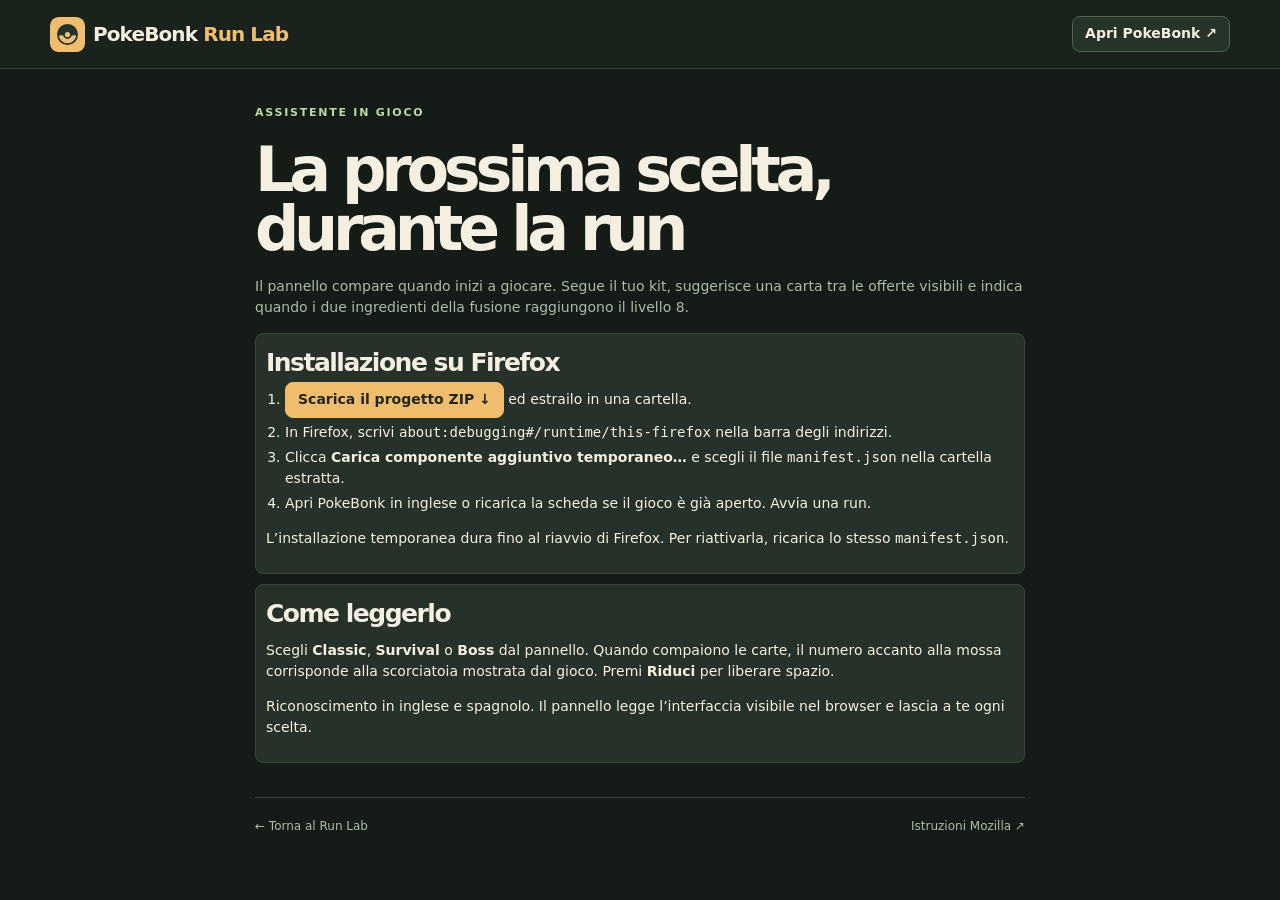
==== assistente/index.html @ 2e150ace "Add live PokeBonk run assistant for Firefox" ====
<!doctype html>
<html lang="it">
<head>
<meta charset="utf-8">
<meta name="viewport" content="width=device-width, initial-scale=1">
<meta name="theme-color" content="#161d17">
<title>Assistente live · PokeBonk Run Lab</title>
<link rel="icon" href="../mark.svg">
<link rel="stylesheet" href="../style.css">
</head>
<body>
<header class="top"><div class="wrap bar"><a class="brand" href="../"><img src="../mark.svg" width="35" height="35" alt=""><span>PokeBonk <b>Run Lab</b></span></a><a class="play" href="https://pokebonk.com/?lang=en" target="_blank" rel="noopener">Apri PokeBonk ↗</a></div></header>
<main class="wrap catalog" style="max-width:770px">
  <div class="eyebrow">ASSISTENTE IN GIOCO</div>
  <h1 style="font-size:clamp(38px,7vw,62px)">La prossima scelta, durante la run</h1>
  <p>Il pannello compare quando inizi a giocare. Segue il tuo kit, suggerisce una carta tra le offerte visibili e indica quando i due ingredienti della fusione raggiungono il livello 8.</p>
  <section class="box">
    <h2 style="font-size:25px">Installazione su Firefox</h2>
    <ol>
      <li><a class="primary" href="https://github.com/Killumy/pokebonk-run-lab/archive/refs/heads/main.zip">Scarica il progetto ZIP ↓</a> ed estrailo in una cartella.</li>
      <li>In Firefox, scrivi <code>about:debugging#/runtime/this-firefox</code> nella barra degli indirizzi.</li>
      <li>Clicca <strong>Carica componente aggiuntivo temporaneo…</strong> e scegli il file <code>manifest.json</code> nella cartella estratta.</li>
      <li>Apri <a href="https://pokebonk.com/?lang=en">PokeBonk in inglese</a> o ricarica la scheda se il gioco è già aperto. Avvia una run.</li>
    </ol>
    <p>L’installazione temporanea dura fino al riavvio di Firefox. Per riattivarla, ricarica lo stesso <code>manifest.json</code>.</p>
  </section>
  <section class="box" style="margin-top:10px">
    <h2 style="font-size:25px">Come leggerlo</h2>
    <p>Scegli <strong>Classic</strong>, <strong>Survival</strong> o <strong>Boss</strong> dal pannello. Quando compaiono le carte, il numero accanto alla mossa corrisponde alla scorciatoia mostrata dal gioco. Premi <strong>Riduci</strong> per liberare spazio.</p>
    <p>Riconoscimento in inglese e spagnolo. Il pannello legge l’interfaccia visibile nel browser e lascia a te ogni scelta.</p>
  </section>
  <footer><a href="../">← Torna al Run Lab</a><a href="https://extensionworkshop.com/documentation/develop/temporary-installation-in-firefox/">Istruzioni Mozilla ↗</a></footer>
</main>
</body>
</html>
---- style.css ----
:root{color-scheme:dark;--bg:#151c17;--panel:#1d281f;--edge:#38473a;--text:#f4efe1;--muted:#aebba9;--gold:#f0bd6f;--green:#bbd9a5}*{box-sizing:border-box}html{scroll-behavior:smooth}body{margin:0;background:var(--bg);color:var(--text);font:14px/1.5 system-ui,sans-serif}a{color:inherit;text-decoration:none}button,input,select{font:inherit}button,select{cursor:pointer}img{display:block;max-width:100%}[hidden]{display:none!important}:focus-visible{outline:2px solid var(--gold);outline-offset:3px}.wrap{width:min(1180px,calc(100% - 70px));margin:auto}.skip{position:fixed;z-index:4;top:5px;left:10px;transform:translateY(-150%);background:var(--gold);color:#20261d;padding:8px}.skip:focus{transform:none}
.top{border-bottom:1px solid var(--edge);background:#19231b}.bar{min-height:68px;display:flex;align-items:center;justify-content:space-between;gap:16px}.brand{display:inline-flex;align-items:center;gap:8px;font-weight:800;font-size:20px;letter-spacing:-.045em;white-space:nowrap}.brand b{color:var(--gold)}nav{display:flex;align-self:stretch;gap:23px}nav a{display:flex;align-items:center;font-weight:700;color:var(--muted);border-bottom:2px solid transparent;padding:8px 0}nav a[aria-current],nav a:hover{color:var(--text);border-color:var(--gold)}.play,.secondary,.primary,.pill,.filters,button.more{display:inline-flex;align-items:center;justify-content:center;gap:7px;padding:8px 12px;border:1px solid #506450;border-radius:8px;background:#263328;color:var(--text);font-weight:700;line-height:1.25}.play{white-space:nowrap}.primary{background:var(--gold);border-color:var(--gold);color:#22271c}.primary:hover{background:#ffd48f}.secondary:hover,.play:hover,button.more:hover{background:#374a37}
.hero{margin-top:25px;display:grid;grid-template-columns:1.06fr .94fr;min-height:390px;position:relative;isolation:isolate;border:1px solid #465744;border-radius:17px;overflow:hidden;background:radial-gradient(ellipse at 74% 47%,#4e502c 0%,#333c27 32%,#233027 68%)}.hero-copy{padding:44px 0 39px 44px;position:relative;z-index:1}.eyebrow{font:800 11px/1.3 system-ui,sans-serif;letter-spacing:.16em;color:var(--green)}.eyebrow span{margin:0 7px}.signal::before{content:"";width:7px;height:7px;display:inline-block;background:var(--gold);border-radius:50%;margin-right:8px;box-shadow:0 0 12px #f0bd6f90}h1{font-size:clamp(48px,6.4vw,86px);line-height:.95;letter-spacing:-.085em;margin:21px 0 17px}h1 em{font-style:normal;color:var(--gold)}.hero p{color:#d9dfd1;font-size:15px;max-width:390px;margin:0 0 21px}.buttons{display:flex;gap:8px;flex-wrap:wrap}.hero-art{position:relative;display:grid;place-items:center;margin-left:-24px;isolation:isolate;background:repeating-linear-gradient(0deg,transparent 0 36px,#d4d7a518 37px,transparent 38px),repeating-linear-gradient(90deg,transparent 0 36px,#d4d7a518 37px,transparent 38px);mask-image:linear-gradient(90deg,transparent,black 18%)}.hero-art img{position:absolute;width:min(100%,480px);height:auto;transform:rotate(-6deg) translate(2%,-1%);filter:drop-shadow(0 17px 22px #171b12ae);z-index:1}.hero-art i{position:absolute;width:min(68%,320px);aspect-ratio:1;border:1px solid #e4be7265;border-radius:50%}.hero-art i:nth-child(2){width:min(52%,245px);border-style:dashed}.figure,.caption{position:absolute;right:18px;font:700 10px/1.4 ui-monospace,monospace;letter-spacing:.1em;z-index:2;color:#f0dbaf}.figure{top:17px}.caption{bottom:16px;padding:7px 10px;background:#232e23e0;border:1px solid #798260;border-radius:7px}.caption small{display:block;font-size:9px;color:var(--muted)}
.facts{margin-top:12px;display:grid;grid-template-columns:repeat(4,1fr);background:var(--panel);border:1px solid var(--edge);border-radius:10px;overflow:hidden}.fact{padding:12px 17px;display:flex;align-items:center;gap:11px}.fact+.fact{border-left:1px solid var(--edge)}.fact-icon{display:grid;place-items:center;width:31px;height:31px;border-radius:7px;background:#304131;color:var(--green);font-size:17px}.fact b{display:block;font-size:19px;line-height:1.15}.fact small{color:var(--muted);font-weight:650}
.catalog{padding-top:37px;scroll-margin-top:8px}h2{font-size:clamp(32px,4.2vw,49px);line-height:1;letter-spacing:-.06em;margin:6px 0 7px}.catalog>p{margin:0 0 15px;color:var(--muted)}.catalog>p a,.detail-body a{color:var(--gold);text-decoration:underline;text-underline-offset:3px}.controls{display:flex;flex-wrap:wrap;gap:8px;padding:9px;background:var(--panel);border:1px solid var(--edge);border-radius:10px}.controls input{flex:1 1 225px;min-width:0;padding:8px 11px;border:1px solid var(--edge);border-radius:7px;background:#152019;color:var(--text)}.controls input::placeholder{color:var(--muted)}.pill,.filters{background:#29362b;border-color:#415242;font-size:12px}.pill[aria-pressed=true],.pill:hover{background:#413925;border-color:#a18452;color:var(--gold)}.count{color:var(--muted);font-size:12px;font-weight:700;padding:10px 0}.board{border:1px solid var(--edge);border-radius:10px;overflow:hidden;background:var(--panel)}.row{display:grid;grid-template-columns:60px minmax(160px,1.5fr) minmax(120px,1fr) minmax(110px,.9fr) minmax(140px,1fr) 20px;align-items:center;gap:10px;padding:8px 13px;color:var(--text)}.row-head{background:#28362a;color:var(--muted);font-size:10px;font-weight:800;letter-spacing:.11em}.board button{width:100%;border:0;border-top:1px solid var(--edge);background:none;text-align:left}.board button:hover,.tile button:hover,.tile:has(>button):hover{background:#2b3a2d}.board button:focus-visible{outline-offset:-3px}.grade{display:inline-grid;place-items:center;min-width:28px;height:26px;border:1px solid #59664e;border-radius:6px;color:#cae4ae;background:#35492f;font-weight:800}.grade[data-tier="S++"]{background:#593c23;color:#ffe0a4;border-color:#b6894d}
.grade[data-tier="S+"]{background:#4e352a;color:#ffc2a3;border-color:#9e6655}
.grade[data-tier="S"]{background:#473a25;color:#f8cc7f;border-color:#80613b}
.grade[data-tier="B"]{background:#293e49;color:#afdbed;border-color:#4d6e7c}
.grade[data-tier="C"]{background:#403650;color:#dfccfa;border-color:#705e8a}
.grade[data-tier="D"]{background:#442f40;color:#f1c3e5;border-color:#79546e}
.grade[data-tier="E"]{background:#323c36;color:#c4cec4;border-color:#66736a}
.tier-filters{display:flex;flex-wrap:wrap;gap:5px}.tier-filters .pill{min-width:34px}
.rank-cell{display:grid;grid-template-columns:auto;justify-items:start;gap:2px}
.rank-cell .grade{min-width:35px;padding-inline:3px}
.rank-number{font-size:11px;color:var(--muted);font-variant-numeric:tabular-nums;padding-left:3px}
.detail-body .rank-note{font-weight:650;color:var(--gold)}.pokemon{display:flex;align-items:center;gap:9px}.sprite{width:47px;height:47px;object-fit:contain;flex:none;border:1px solid #415243;border-radius:7px;background:#2a382c}.pokemon strong{display:block;font-size:17px;letter-spacing:-.025em}.dim{color:var(--muted);font-size:11px}.types{display:inline-flex;flex-wrap:wrap;gap:4px}.type{padding:1px 5px;border:1px solid color-mix(in srgb,var(--tone),transparent 61%);border-radius:5px;color:var(--tone);font-weight:750;font-size:10px;white-space:nowrap}.arrow{color:var(--gold)}.tile-grid{display:grid;grid-template-columns:repeat(4,minmax(0,1fr));gap:8px}.tile{min-width:0;padding:11px;border:1px solid var(--edge);border-radius:9px;background:var(--panel);color:var(--text);text-align:left}.tile h3{margin:4px 0 6px;font-size:17px}.tile p{margin:4px 0 0;color:#d3ddce;font-size:13px}.tile button{background:none;border:1px solid var(--edge);border-radius:6px;padding:4px 7px;margin-top:7px;color:var(--gold)}.tile-top{display:flex;justify-content:space-between}.empty{padding:27px 13px;border:1px dashed var(--edge);border-radius:8px;color:var(--muted);text-align:center}#more{text-align:center;margin-top:12px}footer{display:flex;justify-content:space-between;align-items:center;gap:12px;margin-top:34px;padding:19px 0;border-top:1px solid var(--edge);color:var(--muted);font-size:12px}footer .brand{color:var(--text);font-size:16px}footer p{margin:5px 0}footer a+a{margin-left:9px}
dialog{padding:0;width:min(770px,calc(100% - 26px));max-width:none;max-height:calc(100% - 26px);background:#1e2a21;color:var(--text);border:1px solid #506750;border-radius:14px;overscroll-behavior:contain;box-shadow:0 22px 75px #000a}dialog::backdrop{background:#0c130fdb;backdrop-filter:blur(3px)}body:has(dialog[open]){overflow:hidden}.detail-head{padding:17px 43px 16px 19px;display:flex;align-items:center;gap:13px;background:radial-gradient(ellipse at 90% 5%,#505735,#293a2b 69%);border-bottom:1px solid var(--edge);position:relative}.detail-head img{width:81px;height:81px}.detail-head h2 .grade{margin-left:8px;font-size:13px;vertical-align:middle}.close{position:absolute;right:9px;top:9px;border:1px solid #5c705b;color:var(--text);background:#29382b;border-radius:6px;font-size:21px;width:33px;height:33px;line-height:1}.detail-body{padding:13px 18px 20px}.detail-body p{margin:5px 0 9px;color:#d5ded0}.mode{display:flex;align-items:center;gap:6px;flex-wrap:wrap;margin:12px 0}.detail-grid{display:grid;grid-template-columns:1fr 1fr;gap:8px;margin:10px 0}.box{background:#263229;border:1px solid var(--edge);border-radius:8px;padding:10px;min-width:0}.box h3{margin:0 0 5px;font-size:17px}.box ol,.box ul{margin:0;padding-left:19px}.box li+li{margin-top:4px}.box small{display:block;color:var(--muted)}.strategy{border-left:2px solid var(--gold);padding-left:9px}.detail-foot{display:flex;flex-wrap:wrap;gap:7px;align-items:center}.status{font-weight:750;color:var(--green)}.stats{display:grid;grid-template-columns:repeat(2,1fr);gap:5px}.stats span{border:1px solid var(--edge);border-radius:5px;padding:5px}
@media(max-width:910px){.wrap{width:calc(100% - 36px)}.hero{min-height:345px}.hero-copy{padding:34px 0 33px 30px}.row{grid-template-columns:43px minmax(130px,1.45fr) minmax(90px,1fr) minmax(75px,.8fr) minmax(100px,1fr) 13px;gap:6px}.tile-grid{grid-template-columns:repeat(3,1fr)}}
@media(max-width:660px){.wrap{width:calc(100% - 24px)}.bar{display:grid;grid-template-columns:1fr auto;gap:0 7px;padding-top:8px}.brand{font-size:17px}.brand img{width:29px;height:29px}.play{grid-row:1;grid-column:2;font-size:11px;padding:6px 8px}nav{grid-column:1/-1;justify-content:space-between;gap:6px}nav a{font-size:12px}.hero{grid-template-columns:1fr;margin-top:13px}.hero-copy{padding:21px 14px 7px}.hero p{font-size:13px;margin-bottom:12px}h1{font-size:clamp(43px,10.7vw,61px);margin:14px 0}.hero-art{height:196px;margin:0;mask-image:linear-gradient(180deg,transparent,black 15%)}.hero-art img{width:min(280px,78%)}.hero-art i{width:175px}.hero-art i:nth-child(2){width:139px}.figure,.caption{right:8px}.figure{top:14px}.caption{bottom:7px}.facts{grid-template-columns:1fr 1fr}.fact{padding:7px;gap:6px}.fact b{font-size:16px}.fact small{font-size:10px}.fact-icon{width:25px;height:25px}.fact:nth-child(3){border-left:0}.fact:nth-child(n+3){border-top:1px solid var(--edge)}.catalog{padding-top:24px}.controls input{flex-basis:100%}.row{grid-template-columns:35px minmax(105px,1.45fr) minmax(68px,1fr) 11px;padding:7px;gap:5px}.role,.fusion{display:none}.row-head{font-size:9px}.pokemon{gap:5px}.pokemon strong{font-size:14px}.sprite{width:35px;height:35px}.grade{min-width:23px;height:23px}.tile-grid{grid-template-columns:repeat(2,minmax(0,1fr))}.detail-grid{grid-template-columns:1fr}.detail-body{padding:9px 11px}.detail-head{padding:11px 36px 11px 10px}.detail-head img{width:60px;height:60px}footer{flex-direction:column;align-items:flex-start}.primary,.secondary{font-size:12px;padding:7px 8px}}
@media(prefers-reduced-motion:reduce){html{scroll-behavior:auto}}

/* Illustrated entries and step-by-step run guide. */
.dex-portrait{width:86px;height:76px;object-fit:contain;margin-bottom:5px;filter:drop-shadow(0 4px 6px #0a130d99)}
.entry-icon{width:32px;height:32px;object-fit:contain;flex:none}
.tile-title,.fusion-art,.pair-art{display:flex;align-items:center;gap:8px}
.tile-title>div{min-width:0}
.tile-title h3{margin:1px 0 0;line-height:1.25;overflow-wrap:anywhere}
.fusion-art{min-height:51px;margin-bottom:7px}
.fusion-portrait{width:50px;height:50px;object-fit:contain}
.pair-art .entry-icon{width:25px;height:25px}
.detail-head .detail-portrait{width:110px;height:110px;object-fit:contain;flex:none;filter:drop-shadow(0 9px 11px #111c13b0)}
.lineage-section{margin:16px 0 11px}
.lineage{display:flex;gap:7px;flex-wrap:wrap;margin-top:6px}
.lineage .lineage-card{display:grid;place-items:center;min-width:70px;max-width:100%;padding:5px 7px;border:1px solid var(--edge);border-radius:7px;background:#253229;color:var(--text);font-weight:700;font-size:12px;text-decoration:none}
.lineage .lineage-card.current{border-color:#a28453;color:var(--gold)}
.lineage a:hover{border-color:#a28453}
.lineage-art{width:50px;height:50px;object-fit:contain}
.run-timeline{margin:15px 0}
.run-title{font-size:22px;letter-spacing:-.025em;margin:0 0 8px}
.phase-nav{display:grid;grid-template-columns:repeat(4,minmax(0,1fr));gap:6px;margin-bottom:9px}
.phase-nav .pill{min-height:36px;justify-content:flex-start;padding-inline:8px;text-align:left}
.phase-nav b{font-variant-numeric:tabular-nums;color:var(--gold)}
.steps{list-style:none;padding:0;margin:0;display:grid;gap:9px}
.run-step{background:#233027;border:1px solid var(--edge);border-radius:10px;padding:12px;scroll-margin:10px}
.run-step:focus{outline:2px solid var(--gold);outline-offset:-2px}
.step-head{display:flex;align-items:center;gap:10px}
.step-head>div{flex:1;min-width:0}
.step-num{display:grid;place-items:center;width:37px;height:37px;flex:none;border-radius:8px;background:#3d3726;border:1px solid #796440;color:var(--gold);font-size:17px;font-weight:800;font-variant-numeric:tabular-nums}
.step-head h3{font-size:18px;line-height:1.1;margin:0;letter-spacing:-.02em}
.step-head p{font-size:11px;color:var(--muted);margin:3px 0 0}
.step-actions{padding:0 0 0 20px;margin:10px 0;color:#d5ded0}
.step-actions li+li{margin-top:4px}
.step-choices{display:grid;grid-template-columns:repeat(3,minmax(0,1fr));gap:5px}
.guide-chip{display:flex;align-items:center;gap:7px;min-width:0;padding:6px 7px;background:#1c281f;border:1px solid #3b4a3c;border-radius:7px}
.guide-chip strong,.guide-chip small{display:block;line-height:1.3;overflow-wrap:anywhere}
.guide-chip strong{font-size:12px}
.guide-chip small{color:var(--muted);font-size:10px;margin-top:2px}
.guide-chip .entry-icon{width:26px;height:26px}
.step-gear{border-top:1px solid var(--edge);margin-top:9px;padding-top:7px}
.step-gear .step-choices{margin-top:4px}
.build-reference{background:#222d24;border:1px solid var(--edge);border-radius:8px;padding:0 9px}
.build-reference summary{cursor:pointer;padding:9px 2px;font-weight:750}
.build-reference .detail-grid{margin-top:0}
.box .reference-list{list-style:none;padding-left:0}
.reference-entry{display:flex;align-items:flex-start;gap:8px;padding:3px 0}
.reference-entry .entry-icon{width:27px;height:27px}
@media(max-width:660px){
  .detail-head .detail-portrait{width:72px;height:72px}
  .phase-nav,.step-choices{grid-template-columns:repeat(2,minmax(0,1fr))}
  .run-step{padding:9px}
  .dex-portrait{width:70px;height:64px}
}
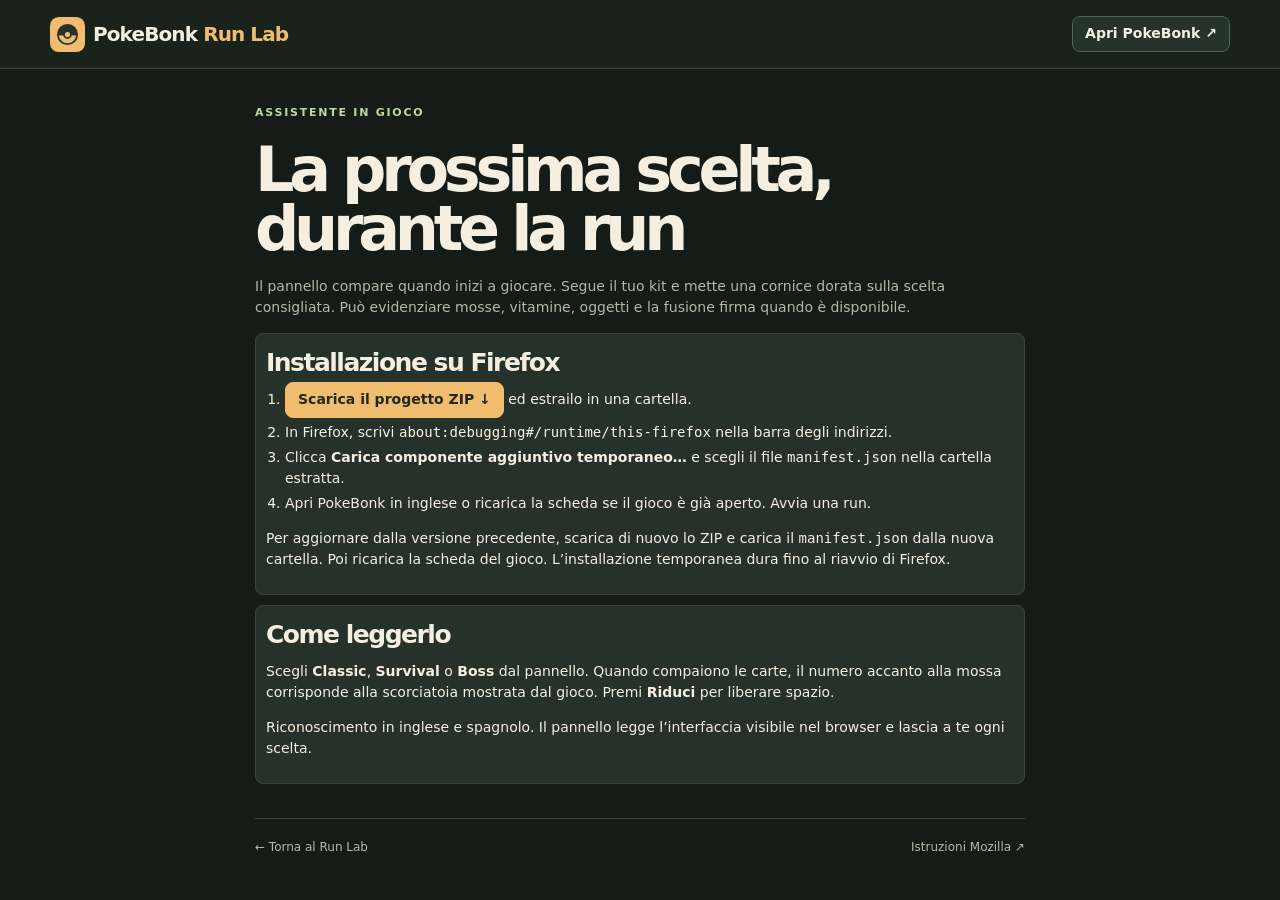
==== commit 0b98a77b: "Frame recommended PokéBonk choices and clarify the live panel" ====
--- a/assistente/index.html
+++ b/assistente/index.html
@@ -13,7 +13,7 @@
 <main class="wrap catalog" style="max-width:770px">
   <div class="eyebrow">ASSISTENTE IN GIOCO</div>
   <h1 style="font-size:clamp(38px,7vw,62px)">La prossima scelta, durante la run</h1>
-  <p>Il pannello compare quando inizi a giocare. Segue il tuo kit, suggerisce una carta tra le offerte visibili e indica quando i due ingredienti della fusione raggiungono il livello 8.</p>
+  <p>Il pannello compare quando inizi a giocare. Segue il tuo kit e mette una cornice dorata sulla scelta consigliata. Può evidenziare mosse, vitamine, oggetti e la fusione firma quando è disponibile.</p>
   <section class="box">
     <h2 style="font-size:25px">Installazione su Firefox</h2>
     <ol>
@@ -22,7 +22,7 @@
       <li>Clicca <strong>Carica componente aggiuntivo temporaneo…</strong> e scegli il file <code>manifest.json</code> nella cartella estratta.</li>
       <li>Apri <a href="https://pokebonk.com/?lang=en">PokeBonk in inglese</a> o ricarica la scheda se il gioco è già aperto. Avvia una run.</li>
     </ol>
-    <p>L’installazione temporanea dura fino al riavvio di Firefox. Per riattivarla, ricarica lo stesso <code>manifest.json</code>.</p>
+    <p>Per aggiornare dalla versione precedente, scarica di nuovo lo ZIP e carica il <code>manifest.json</code> dalla nuova cartella. Poi ricarica la scheda del gioco. L’installazione temporanea dura fino al riavvio di Firefox.</p>
   </section>
   <section class="box" style="margin-top:10px">
     <h2 style="font-size:25px">Come leggerlo</h2>
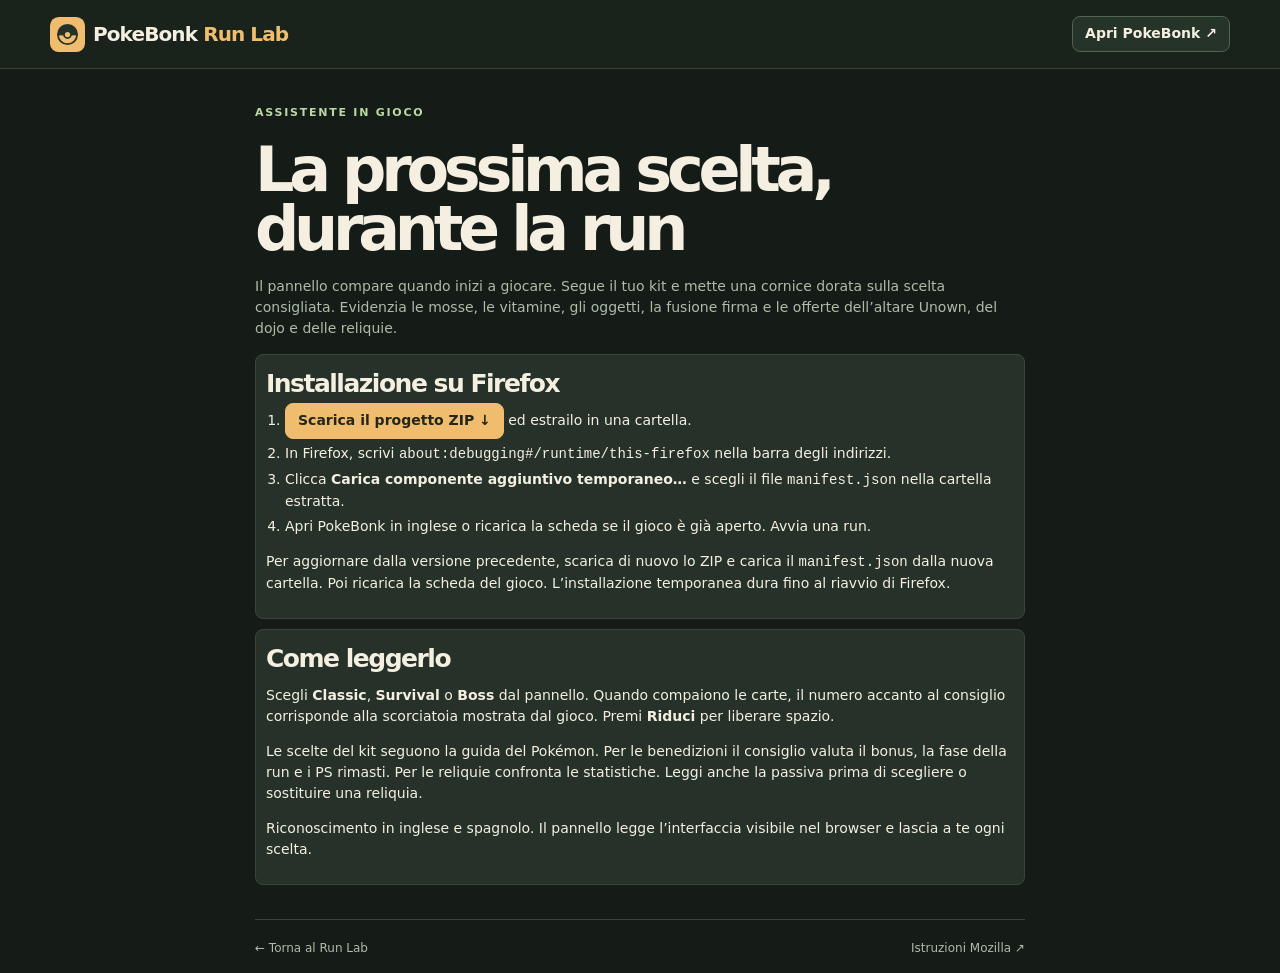
==== commit e85a9960: "Recommend live altar, dojo and relic choices" ====
--- a/assistente/index.html
+++ b/assistente/index.html
@@ -13,7 +13,7 @@
 <main class="wrap catalog" style="max-width:770px">
   <div class="eyebrow">ASSISTENTE IN GIOCO</div>
   <h1 style="font-size:clamp(38px,7vw,62px)">La prossima scelta, durante la run</h1>
-  <p>Il pannello compare quando inizi a giocare. Segue il tuo kit e mette una cornice dorata sulla scelta consigliata. Può evidenziare mosse, vitamine, oggetti e la fusione firma quando è disponibile.</p>
+  <p>Il pannello compare quando inizi a giocare. Segue il tuo kit e mette una cornice dorata sulla scelta consigliata. Evidenzia le mosse, le vitamine, gli oggetti, la fusione firma e le offerte dell’altare Unown, del dojo e delle reliquie.</p>
   <section class="box">
     <h2 style="font-size:25px">Installazione su Firefox</h2>
     <ol>
@@ -26,7 +26,8 @@
   </section>
   <section class="box" style="margin-top:10px">
     <h2 style="font-size:25px">Come leggerlo</h2>
-    <p>Scegli <strong>Classic</strong>, <strong>Survival</strong> o <strong>Boss</strong> dal pannello. Quando compaiono le carte, il numero accanto alla mossa corrisponde alla scorciatoia mostrata dal gioco. Premi <strong>Riduci</strong> per liberare spazio.</p>
+    <p>Scegli <strong>Classic</strong>, <strong>Survival</strong> o <strong>Boss</strong> dal pannello. Quando compaiono le carte, il numero accanto al consiglio corrisponde alla scorciatoia mostrata dal gioco. Premi <strong>Riduci</strong> per liberare spazio.</p>
+    <p>Le scelte del kit seguono la guida del Pokémon. Per le benedizioni il consiglio valuta il bonus, la fase della run e i PS rimasti. Per le reliquie confronta le statistiche. Leggi anche la passiva prima di scegliere o sostituire una reliquia.</p>
     <p>Riconoscimento in inglese e spagnolo. Il pannello legge l’interfaccia visibile nel browser e lascia a te ogni scelta.</p>
   </section>
   <footer><a href="../">← Torna al Run Lab</a><a href="https://extensionworkshop.com/documentation/develop/temporary-installation-in-firefox/">Istruzioni Mozilla ↗</a></footer>
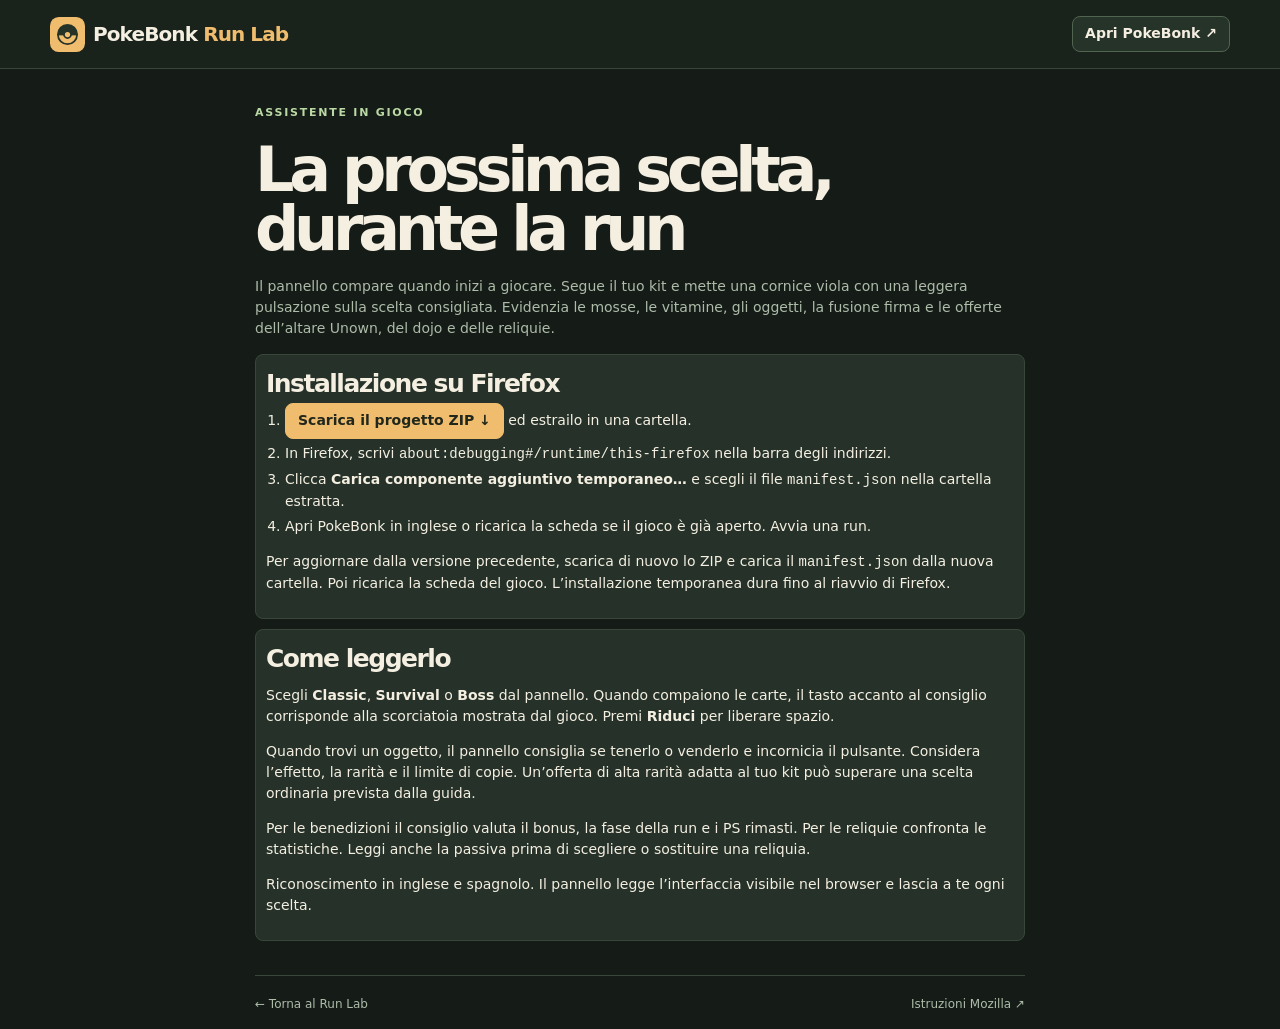
==== commit a0c2cfaa: "Rank offer rarity and recommend keeping or selling loot" ====
--- a/assistente/index.html
+++ b/assistente/index.html
@@ -13,7 +13,7 @@
 <main class="wrap catalog" style="max-width:770px">
   <div class="eyebrow">ASSISTENTE IN GIOCO</div>
   <h1 style="font-size:clamp(38px,7vw,62px)">La prossima scelta, durante la run</h1>
-  <p>Il pannello compare quando inizi a giocare. Segue il tuo kit e mette una cornice dorata sulla scelta consigliata. Evidenzia le mosse, le vitamine, gli oggetti, la fusione firma e le offerte dell’altare Unown, del dojo e delle reliquie.</p>
+  <p>Il pannello compare quando inizi a giocare. Segue il tuo kit e mette una cornice viola con una leggera pulsazione sulla scelta consigliata. Evidenzia le mosse, le vitamine, gli oggetti, la fusione firma e le offerte dell’altare Unown, del dojo e delle reliquie.</p>
   <section class="box">
     <h2 style="font-size:25px">Installazione su Firefox</h2>
     <ol>
@@ -26,8 +26,9 @@
   </section>
   <section class="box" style="margin-top:10px">
     <h2 style="font-size:25px">Come leggerlo</h2>
-    <p>Scegli <strong>Classic</strong>, <strong>Survival</strong> o <strong>Boss</strong> dal pannello. Quando compaiono le carte, il numero accanto al consiglio corrisponde alla scorciatoia mostrata dal gioco. Premi <strong>Riduci</strong> per liberare spazio.</p>
-    <p>Le scelte del kit seguono la guida del Pokémon. Per le benedizioni il consiglio valuta il bonus, la fase della run e i PS rimasti. Per le reliquie confronta le statistiche. Leggi anche la passiva prima di scegliere o sostituire una reliquia.</p>
+    <p>Scegli <strong>Classic</strong>, <strong>Survival</strong> o <strong>Boss</strong> dal pannello. Quando compaiono le carte, il tasto accanto al consiglio corrisponde alla scorciatoia mostrata dal gioco. Premi <strong>Riduci</strong> per liberare spazio.</p>
+    <p>Quando trovi un oggetto, il pannello consiglia se tenerlo o venderlo e incornicia il pulsante. Considera l’effetto, la rarità e il limite di copie. Un’offerta di alta rarità adatta al tuo kit può superare una scelta ordinaria prevista dalla guida.</p>
+    <p>Per le benedizioni il consiglio valuta il bonus, la fase della run e i PS rimasti. Per le reliquie confronta le statistiche. Leggi anche la passiva prima di scegliere o sostituire una reliquia.</p>
     <p>Riconoscimento in inglese e spagnolo. Il pannello legge l’interfaccia visibile nel browser e lascia a te ogni scelta.</p>
   </section>
   <footer><a href="../">← Torna al Run Lab</a><a href="https://extensionworkshop.com/documentation/develop/temporary-installation-in-firefox/">Istruzioni Mozilla ↗</a></footer>
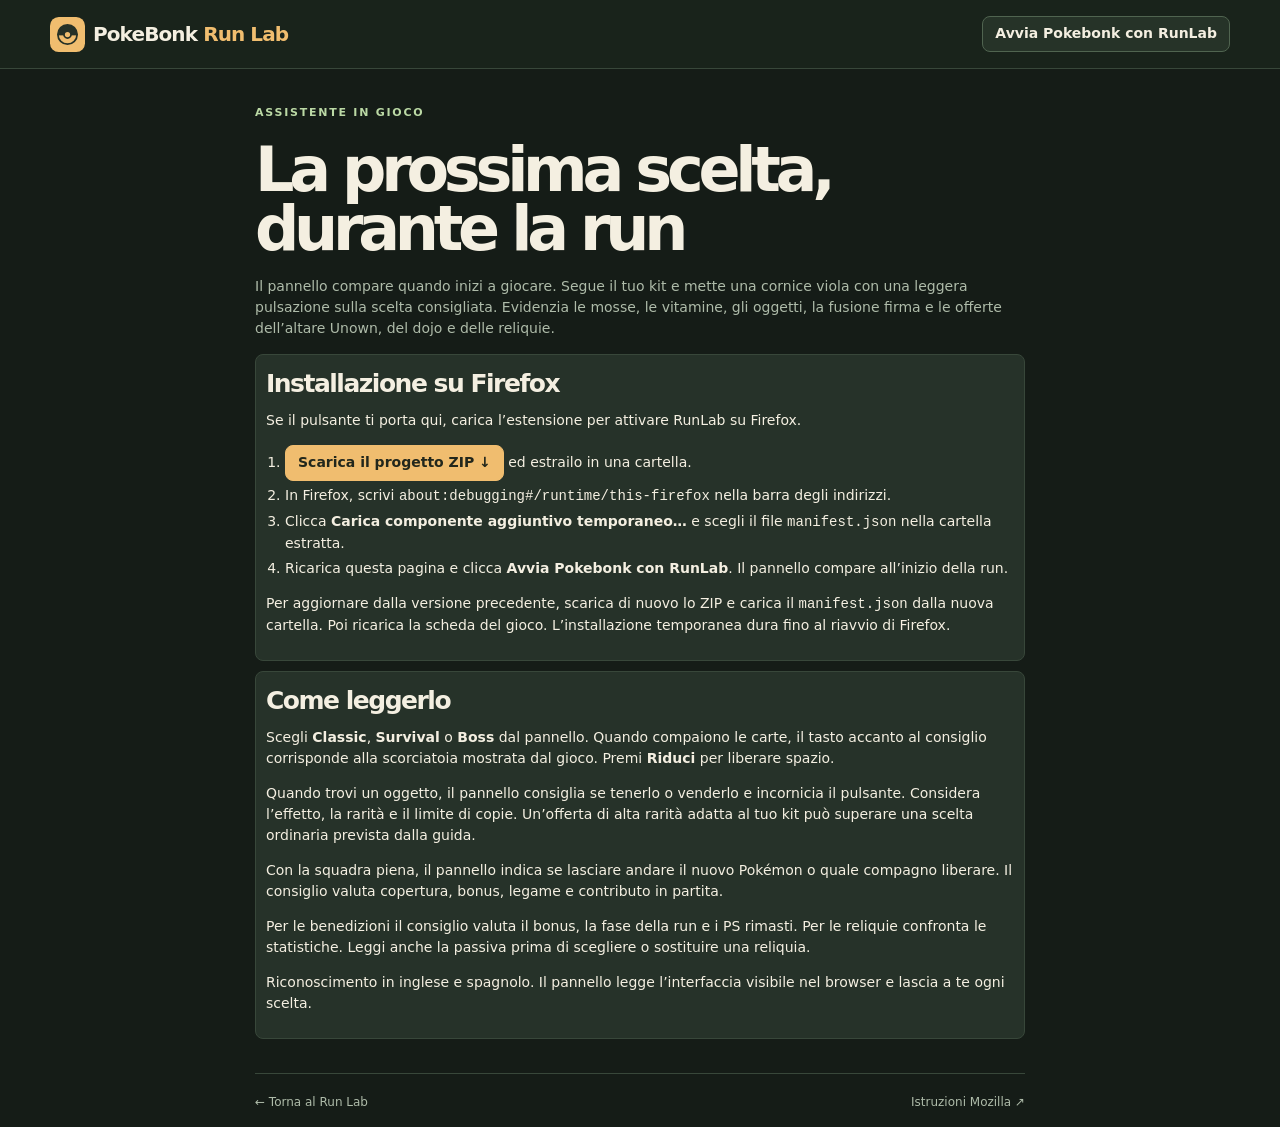
==== commit 1e6dcf6b: "Advise companion swaps and launch PokeBonk with Run Lab" ====
--- a/assistente/index.html
+++ b/assistente/index.html
@@ -6,21 +6,22 @@
 <meta name="theme-color" content="#161d17">
 <title>Assistente live · PokeBonk Run Lab</title>
 <link rel="icon" href="../mark.svg">
-<link rel="stylesheet" href="../style.css">
+<link rel="stylesheet" href="../style.css?v=1.4.0">
 </head>
 <body>
-<header class="top"><div class="wrap bar"><a class="brand" href="../"><img src="../mark.svg" width="35" height="35" alt=""><span>PokeBonk <b>Run Lab</b></span></a><a class="play" href="https://pokebonk.com/?lang=en" target="_blank" rel="noopener">Apri PokeBonk ↗</a></div></header>
+<header class="top"><div class="wrap bar"><a class="brand" href="../"><img src="../mark.svg" width="35" height="35" alt=""><span>PokeBonk <b>Run Lab</b></span></a><a class="play pbrl-launch-game" href="https://pokebonk.com/?lang=en" target="_blank" rel="noopener">Avvia Pokebonk con RunLab</a><a class="play pbrl-launch-setup" href="#installazione">Avvia Pokebonk con RunLab</a></div></header>
 <main class="wrap catalog" style="max-width:770px">
   <div class="eyebrow">ASSISTENTE IN GIOCO</div>
   <h1 style="font-size:clamp(38px,7vw,62px)">La prossima scelta, durante la run</h1>
   <p>Il pannello compare quando inizi a giocare. Segue il tuo kit e mette una cornice viola con una leggera pulsazione sulla scelta consigliata. Evidenzia le mosse, le vitamine, gli oggetti, la fusione firma e le offerte dell’altare Unown, del dojo e delle reliquie.</p>
-  <section class="box">
+  <section class="box" id="installazione">
     <h2 style="font-size:25px">Installazione su Firefox</h2>
+    <p>Se il pulsante ti porta qui, carica l’estensione per attivare RunLab su Firefox.</p>
     <ol>
       <li><a class="primary" href="https://github.com/Killumy/pokebonk-run-lab/archive/refs/heads/main.zip">Scarica il progetto ZIP ↓</a> ed estrailo in una cartella.</li>
       <li>In Firefox, scrivi <code>about:debugging#/runtime/this-firefox</code> nella barra degli indirizzi.</li>
       <li>Clicca <strong>Carica componente aggiuntivo temporaneo…</strong> e scegli il file <code>manifest.json</code> nella cartella estratta.</li>
-      <li>Apri <a href="https://pokebonk.com/?lang=en">PokeBonk in inglese</a> o ricarica la scheda se il gioco è già aperto. Avvia una run.</li>
+      <li>Ricarica questa pagina e clicca <strong>Avvia Pokebonk con RunLab</strong>. Il pannello compare all’inizio della run.</li>
     </ol>
     <p>Per aggiornare dalla versione precedente, scarica di nuovo lo ZIP e carica il <code>manifest.json</code> dalla nuova cartella. Poi ricarica la scheda del gioco. L’installazione temporanea dura fino al riavvio di Firefox.</p>
   </section>
@@ -28,6 +29,7 @@
     <h2 style="font-size:25px">Come leggerlo</h2>
     <p>Scegli <strong>Classic</strong>, <strong>Survival</strong> o <strong>Boss</strong> dal pannello. Quando compaiono le carte, il tasto accanto al consiglio corrisponde alla scorciatoia mostrata dal gioco. Premi <strong>Riduci</strong> per liberare spazio.</p>
     <p>Quando trovi un oggetto, il pannello consiglia se tenerlo o venderlo e incornicia il pulsante. Considera l’effetto, la rarità e il limite di copie. Un’offerta di alta rarità adatta al tuo kit può superare una scelta ordinaria prevista dalla guida.</p>
+    <p>Con la squadra piena, il pannello indica se lasciare andare il nuovo Pokémon o quale compagno liberare. Il consiglio valuta copertura, bonus, legame e contributo in partita.</p>
     <p>Per le benedizioni il consiglio valuta il bonus, la fase della run e i PS rimasti. Per le reliquie confronta le statistiche. Leggi anche la passiva prima di scegliere o sostituire una reliquia.</p>
     <p>Riconoscimento in inglese e spagnolo. Il pannello legge l’interfaccia visibile nel browser e lascia a te ogni scelta.</p>
   </section>
--- a/style.css
+++ b/style.css
@@ -70,3 +70,6 @@
   .run-step{padding:9px}
   .dex-portrait{width:70px;height:64px}
 }
+
+.pbrl-launch-game, [data-pbrl-ready] .pbrl-launch-setup { display: none; }
+[data-pbrl-ready] .pbrl-launch-game { display: inline-block; }
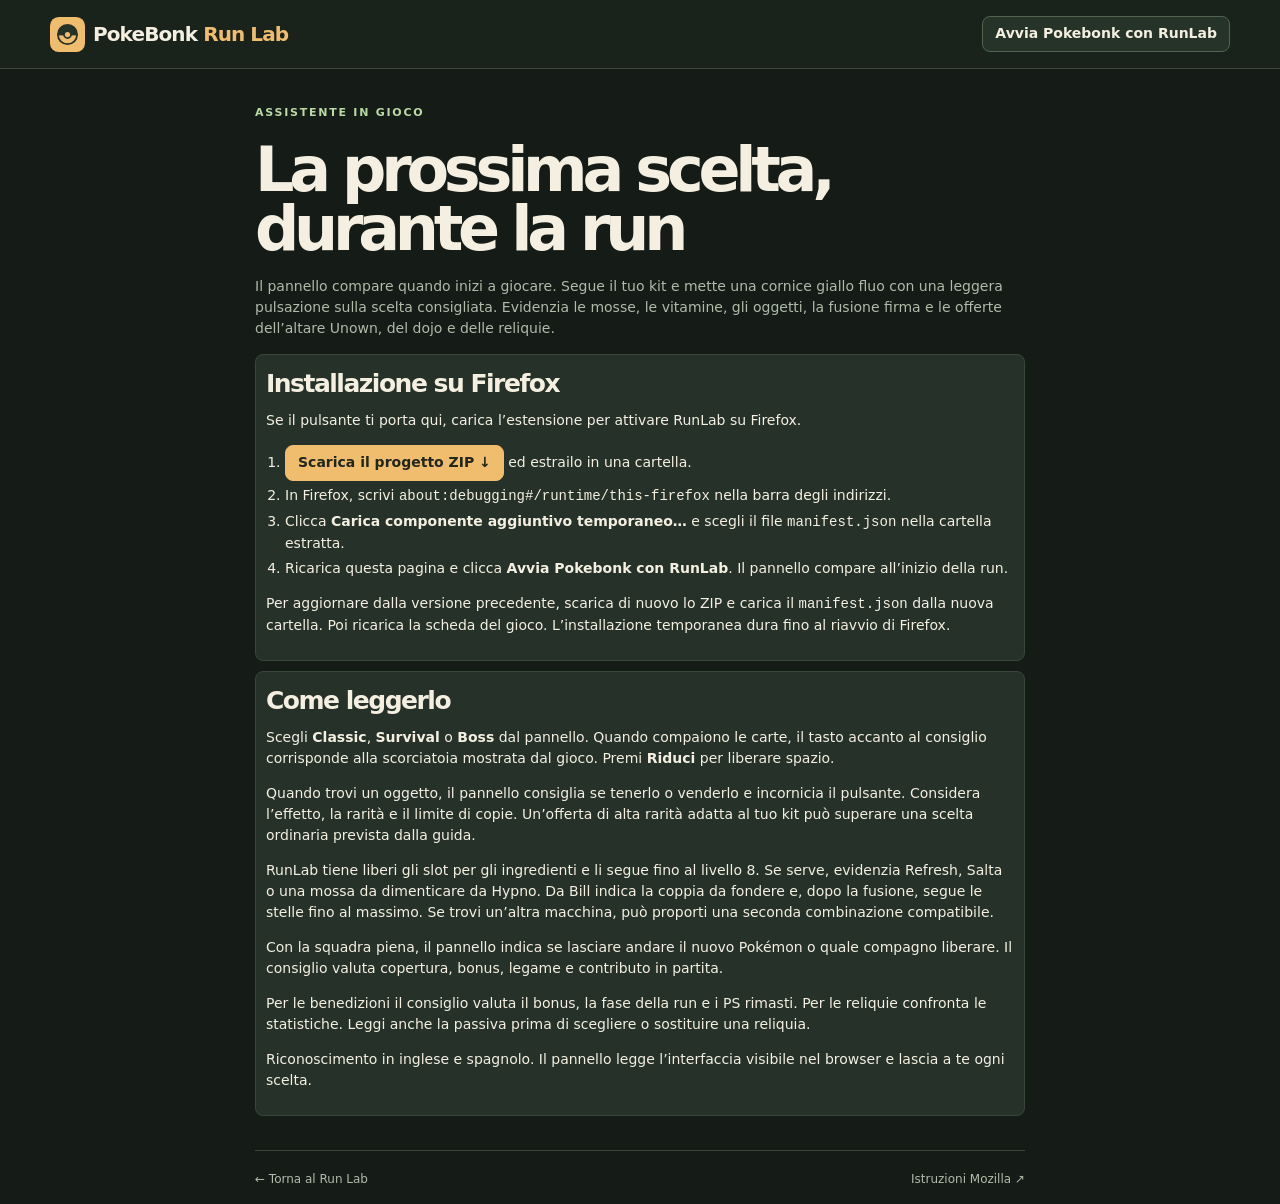
==== commit fd2618ba: "Guide fusion ingredients, rerolls and star upgrades" ====
--- a/assistente/index.html
+++ b/assistente/index.html
@@ -13,7 +13,7 @@
 <main class="wrap catalog" style="max-width:770px">
   <div class="eyebrow">ASSISTENTE IN GIOCO</div>
   <h1 style="font-size:clamp(38px,7vw,62px)">La prossima scelta, durante la run</h1>
-  <p>Il pannello compare quando inizi a giocare. Segue il tuo kit e mette una cornice viola con una leggera pulsazione sulla scelta consigliata. Evidenzia le mosse, le vitamine, gli oggetti, la fusione firma e le offerte dell’altare Unown, del dojo e delle reliquie.</p>
+  <p>Il pannello compare quando inizi a giocare. Segue il tuo kit e mette una cornice giallo fluo con una leggera pulsazione sulla scelta consigliata. Evidenzia le mosse, le vitamine, gli oggetti, la fusione firma e le offerte dell’altare Unown, del dojo e delle reliquie.</p>
   <section class="box" id="installazione">
     <h2 style="font-size:25px">Installazione su Firefox</h2>
     <p>Se il pulsante ti porta qui, carica l’estensione per attivare RunLab su Firefox.</p>
@@ -29,6 +29,7 @@
     <h2 style="font-size:25px">Come leggerlo</h2>
     <p>Scegli <strong>Classic</strong>, <strong>Survival</strong> o <strong>Boss</strong> dal pannello. Quando compaiono le carte, il tasto accanto al consiglio corrisponde alla scorciatoia mostrata dal gioco. Premi <strong>Riduci</strong> per liberare spazio.</p>
     <p>Quando trovi un oggetto, il pannello consiglia se tenerlo o venderlo e incornicia il pulsante. Considera l’effetto, la rarità e il limite di copie. Un’offerta di alta rarità adatta al tuo kit può superare una scelta ordinaria prevista dalla guida.</p>
+    <p>RunLab tiene liberi gli slot per gli ingredienti e li segue fino al livello 8. Se serve, evidenzia Refresh, Salta o una mossa da dimenticare da Hypno. Da Bill indica la coppia da fondere e, dopo la fusione, segue le stelle fino al massimo. Se trovi un’altra macchina, può proporti una seconda combinazione compatibile.</p>
     <p>Con la squadra piena, il pannello indica se lasciare andare il nuovo Pokémon o quale compagno liberare. Il consiglio valuta copertura, bonus, legame e contributo in partita.</p>
     <p>Per le benedizioni il consiglio valuta il bonus, la fase della run e i PS rimasti. Per le reliquie confronta le statistiche. Leggi anche la passiva prima di scegliere o sostituire una reliquia.</p>
     <p>Riconoscimento in inglese e spagnolo. Il pannello legge l’interfaccia visibile nel browser e lascia a te ogni scelta.</p>
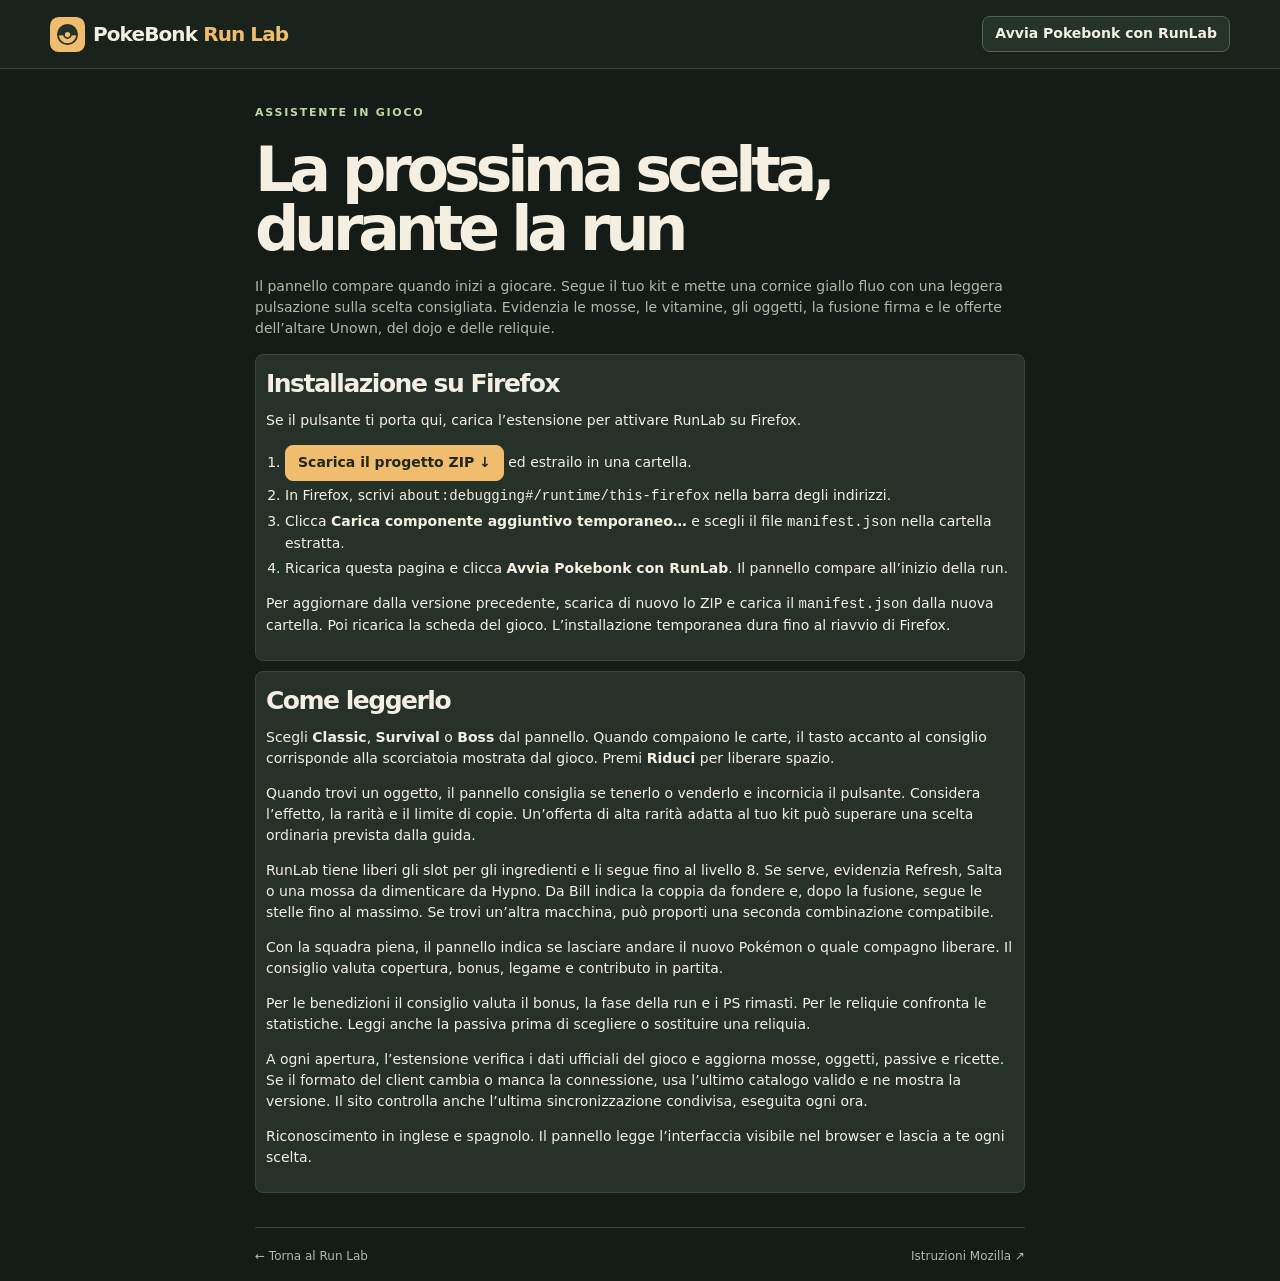
==== commit 6133c64a: "Refresh game catalog on opening and sync balance data hourly" ====
--- a/assistente/index.html
+++ b/assistente/index.html
@@ -6,7 +6,7 @@
 <meta name="theme-color" content="#161d17">
 <title>Assistente live · PokeBonk Run Lab</title>
 <link rel="icon" href="../mark.svg">
-<link rel="stylesheet" href="../style.css?v=1.4.0">
+<link rel="stylesheet" href="../style.css?v=1.6.0">
 </head>
 <body>
 <header class="top"><div class="wrap bar"><a class="brand" href="../"><img src="../mark.svg" width="35" height="35" alt=""><span>PokeBonk <b>Run Lab</b></span></a><a class="play pbrl-launch-game" href="https://pokebonk.com/?lang=en" target="_blank" rel="noopener">Avvia Pokebonk con RunLab</a><a class="play pbrl-launch-setup" href="#installazione">Avvia Pokebonk con RunLab</a></div></header>
@@ -32,6 +32,7 @@
     <p>RunLab tiene liberi gli slot per gli ingredienti e li segue fino al livello 8. Se serve, evidenzia Refresh, Salta o una mossa da dimenticare da Hypno. Da Bill indica la coppia da fondere e, dopo la fusione, segue le stelle fino al massimo. Se trovi un’altra macchina, può proporti una seconda combinazione compatibile.</p>
     <p>Con la squadra piena, il pannello indica se lasciare andare il nuovo Pokémon o quale compagno liberare. Il consiglio valuta copertura, bonus, legame e contributo in partita.</p>
     <p>Per le benedizioni il consiglio valuta il bonus, la fase della run e i PS rimasti. Per le reliquie confronta le statistiche. Leggi anche la passiva prima di scegliere o sostituire una reliquia.</p>
+    <p>A ogni apertura, l’estensione verifica i dati ufficiali del gioco e aggiorna mosse, oggetti, passive e ricette. Se il formato del client cambia o manca la connessione, usa l’ultimo catalogo valido e ne mostra la versione. Il sito controlla anche l’ultima sincronizzazione condivisa, eseguita ogni ora.</p>
     <p>Riconoscimento in inglese e spagnolo. Il pannello legge l’interfaccia visibile nel browser e lascia a te ogni scelta.</p>
   </section>
   <footer><a href="../">← Torna al Run Lab</a><a href="https://extensionworkshop.com/documentation/develop/temporary-installation-in-firefox/">Istruzioni Mozilla ↗</a></footer>
--- a/style.css
+++ b/style.css
@@ -73,3 +73,5 @@
 
 .pbrl-launch-game, [data-pbrl-ready] .pbrl-launch-setup { display: none; }
 [data-pbrl-ready] .pbrl-launch-game { display: inline-block; }
+
+.data-status{color:var(--muted);font-size:12px;line-height:1.6;margin:12px 0 6px}.data-status a{color:var(--gold)}
